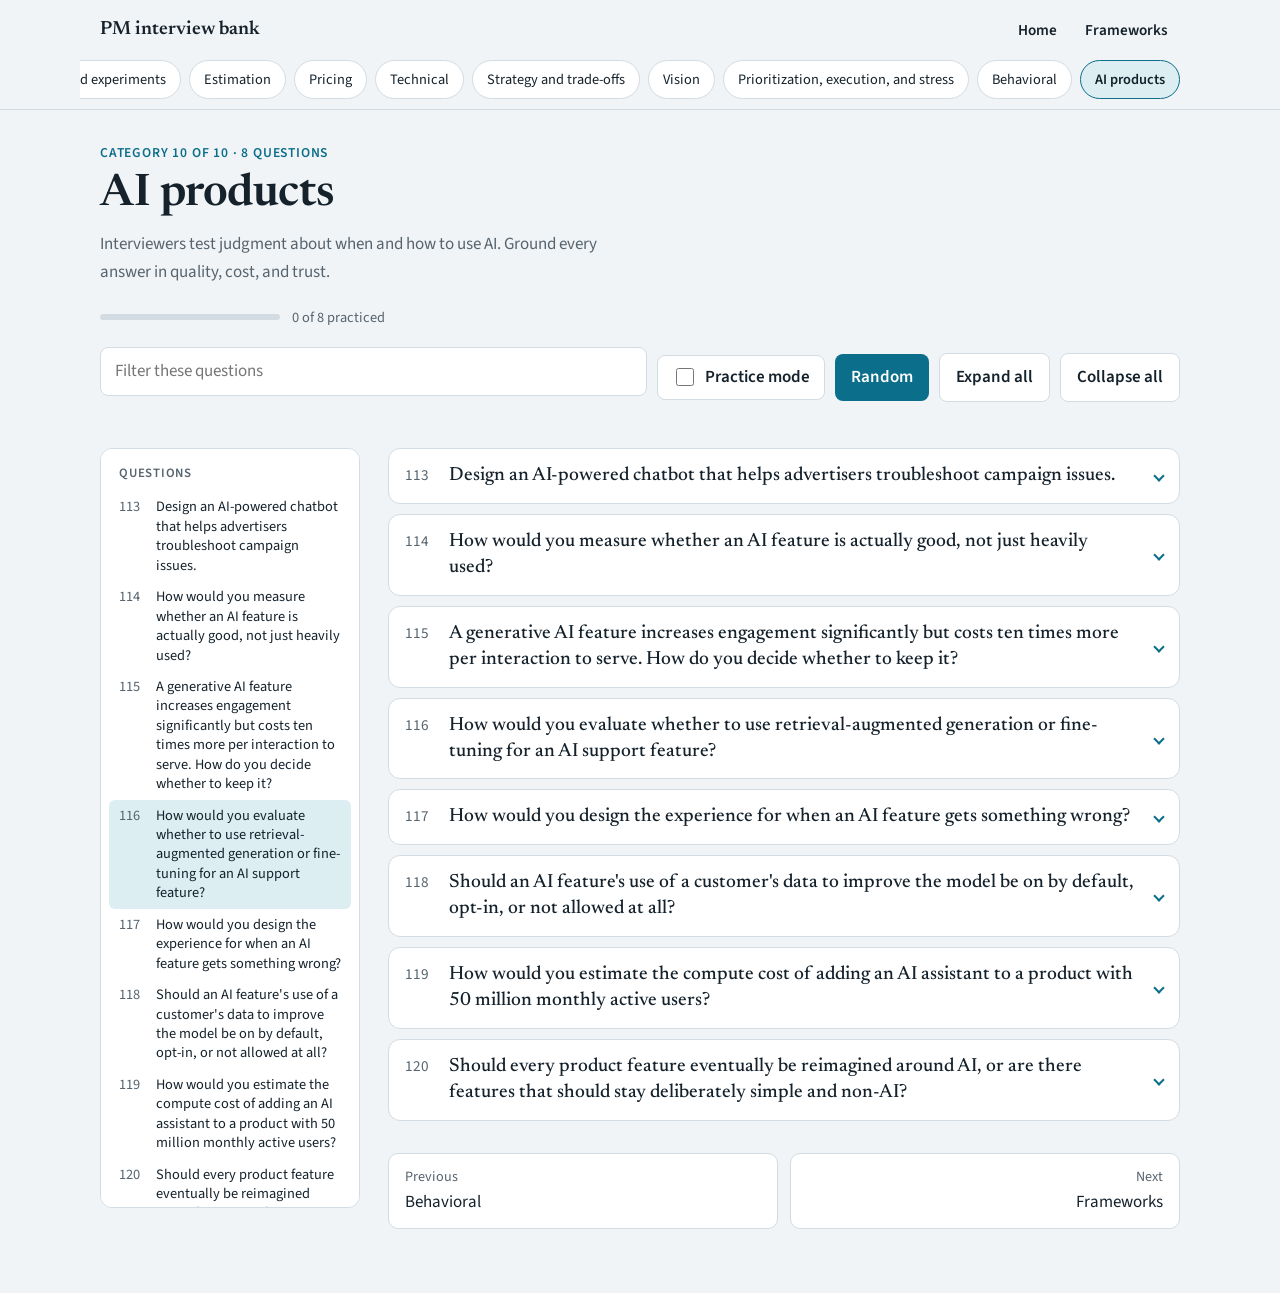
==== ai.html @ 70ab58a7 "Rewrite answers as interview-ready scripts and split site into pages - Rewrite all 120 answers as na" ====
<!DOCTYPE html>
<html lang="en">
<head>
<meta charset="utf-8">
<meta name="viewport" content="width=device-width, initial-scale=1, viewport-fit=cover">
<title>AI products | PM interview bank</title>
<link rel="preconnect" href="https://fonts.googleapis.com">
<link rel="preconnect" href="https://fonts.gstatic.com" crossorigin>
<link rel="stylesheet" href="https://fonts.googleapis.com/css2?family=Newsreader:opsz,wght@6..72,500;6..72,600&family=Source+Sans+3:wght@400;600;700&display=swap">
<link rel="stylesheet" href="assets/style.css">
<script src="assets/app.js" defer></script>
<script src="data/ai.js" defer></script>
</head>
<body data-page="ai">
<main class="wrap" id="app"><noscript>This page needs JavaScript to show the questions.</noscript></main>
</body>
</html>
---- assets/style.css ----
:root{
  --bg:#F1F4F6; --surface:#FFFFFF; --ink:#15222C; --muted:#56646F; --line:#D3DCE2;
  --accent:#0B6E8A; --accent-ink:#FFFFFF; --accent-soft:#DDEEF3; --mark:#FFE8A3; --good:#2E7D4F; --good-soft:#DDF0E3;
  --serif:"Newsreader",Georgia,"Times New Roman",serif;
  --sans:"Source Sans 3",-apple-system,"Segoe UI",Roboto,Helvetica,Arial,sans-serif;
  color-scheme:light;
}
@media (prefers-color-scheme: dark){
  :root:not([data-theme="light"]){
    --bg:#0F171D; --surface:#172229; --ink:#E5ECF0; --muted:#9AA9B4; --line:#2A3A45;
    --accent:#5CC2DD; --accent-ink:#06222B; --accent-soft:#16323C; --mark:#4B4013; --good:#6FCF97; --good-soft:#173527;
    color-scheme:dark;
  }
}
:root[data-theme="dark"]{
  --bg:#0F171D; --surface:#172229; --ink:#E5ECF0; --muted:#9AA9B4; --line:#2A3A45;
  --accent:#5CC2DD; --accent-ink:#06222B; --accent-soft:#16323C; --mark:#4B4013; --good:#6FCF97; --good-soft:#173527;
  color-scheme:dark;
}
html{scroll-padding-top:120px}
*,*::before,*::after{box-sizing:border-box}
body{margin:0;background:var(--bg);color:var(--ink);font-family:var(--sans);font-size:17px;line-height:1.6;padding-bottom:env(safe-area-inset-bottom,0px)}
a{color:var(--accent)}
button{font:inherit;cursor:pointer;touch-action:manipulation}
button:focus-visible,summary:focus-visible,a:focus-visible,input:focus-visible,select:focus-visible{outline:3px solid var(--accent);outline-offset:2px}
.wrap{max-width:1120px;margin:0 auto;padding:0 20px 64px}
h1,h2,h3{font-family:var(--serif);font-weight:600;letter-spacing:-0.01em}
h1{font-size:clamp(2rem,5vw,2.8rem);line-height:1.1;margin:0 0 12px}
h2{font-size:1.6rem;margin:0 0 8px}
h3{font-size:1.25rem;margin:0 0 6px}

/* Site header */
.site{position:sticky;top:0;z-index:10;background:var(--bg);border-bottom:1px solid var(--line);padding-top:env(safe-area-inset-top,0px)}
.site-in{max-width:1120px;margin:0 auto;padding:10px 20px;display:flex;align-items:center;gap:16px;flex-wrap:wrap}
.brand{font-family:var(--serif);font-weight:600;font-size:1.2rem;color:var(--ink);text-decoration:none;margin-right:auto}
.site-links{display:flex;gap:4px}
.site-links a{color:var(--ink);text-decoration:none;padding:8px 12px;border-radius:8px;font-weight:600;font-size:.95rem}
.site-links a[aria-current="page"],.site-links a:hover{background:var(--accent-soft)}
.chips{position:relative;max-width:1120px;margin:0 auto;display:flex;gap:8px;overflow-x:auto;padding:0 20px 10px;scrollbar-width:thin}
.chip{flex:0 0 auto;background:var(--surface);color:var(--ink);border:1px solid var(--line);border-radius:999px;padding:7px 14px;font-size:.9rem;white-space:nowrap;text-decoration:none}
.chip[aria-current="page"]{background:var(--accent-soft);border-color:var(--accent);font-weight:600}

/* Buttons and inputs */
.btn{display:inline-flex;align-items:center;gap:6px;background:var(--accent);color:var(--accent-ink);border:0;border-radius:8px;padding:10px 16px;font-weight:600;min-height:44px;text-decoration:none}
.btn.alt{background:var(--surface);color:var(--ink);border:1px solid var(--line)}
.search{width:100%;font:inherit;color:var(--ink);background:var(--surface);border:1px solid var(--line);border-radius:8px;padding:10px 14px;min-height:44px;margin-bottom:12px}
.switch{display:inline-flex;align-items:center;gap:8px;background:var(--surface);border:1px solid var(--line);border-radius:8px;padding:8px 14px;min-height:44px;font-weight:600;cursor:pointer}
.switch input{width:18px;height:18px;accent-color:var(--accent)}

/* Home */
.hero{padding:44px 0 8px;max-width:760px}
.lede{color:var(--muted);margin:0 0 20px;max-width:64ch}
.stats{display:flex;flex-wrap:wrap;gap:12px;margin:8px 0 20px}
.stat{background:var(--surface);border:1px solid var(--line);border-radius:10px;padding:12px 18px;min-width:130px}
.stat b{display:block;font-family:var(--serif);font-size:1.7rem;line-height:1.1}
.stat span{color:var(--muted);font-size:.9rem}
.row{display:flex;flex-wrap:wrap;gap:10px;align-items:center}
.home-search{margin:28px 0 8px;max-width:760px}
.results{list-style:none;margin:10px 0 0;padding:0;max-width:760px}
.results li a{display:block;background:var(--surface);border:1px solid var(--line);border-radius:8px;padding:10px 14px;margin-bottom:6px;color:var(--ink);text-decoration:none}
.results li a:hover{border-color:var(--accent)}
.results small{display:block;color:var(--muted)}
.section-title{margin:40px 0 14px}
.grid{display:grid;grid-template-columns:repeat(auto-fill,minmax(260px,1fr));gap:14px}
.card{display:flex;flex-direction:column;background:var(--surface);border:1px solid var(--line);border-radius:12px;padding:18px;color:var(--ink);text-decoration:none;transition:border-color .15s}
.card:hover{border-color:var(--accent)}
.card h3{margin-bottom:4px}
.card p{color:var(--muted);margin:0 0 14px;font-size:.95rem;flex:1}
.card .count{color:var(--muted);font-size:.85rem;margin-top:6px}
.meter{height:6px;background:var(--line);border-radius:99px;overflow:hidden}
.meter span{display:block;height:100%;background:var(--good);border-radius:99px}
.steps{counter-reset:s;list-style:none;padding:0;display:grid;grid-template-columns:repeat(auto-fill,minmax(230px,1fr));gap:14px}
.steps li{background:var(--surface);border:1px solid var(--line);border-radius:12px;padding:16px 18px 16px 52px;position:relative}
.steps li::before{counter-increment:s;content:counter(s);position:absolute;left:16px;top:14px;width:26px;height:26px;border-radius:50%;background:var(--accent-soft);color:var(--accent);font-weight:700;display:grid;place-items:center;font-size:.9rem}

/* Category page */
.page-head{padding:32px 0 18px}
.eyebrow{color:var(--accent);font-weight:600;font-size:.85rem;letter-spacing:.06em;text-transform:uppercase;margin:0 0 6px}
.progress{display:flex;align-items:center;gap:12px;margin:0 0 18px;color:var(--muted);font-size:.9rem}
.progress .meter{flex:0 0 180px}
.toolbar{display:flex;flex-wrap:wrap;gap:10px;align-items:center}
.toolbar .search{flex:1 1 240px;width:auto}
.layout{display:grid;grid-template-columns:260px minmax(0,1fr);gap:28px;align-items:start;margin-top:22px}
.toc{position:sticky;top:120px;max-height:calc(100vh - 140px);overflow:auto;background:var(--surface);border:1px solid var(--line);border-radius:12px;padding:12px 8px}
.toc h2{font-family:var(--sans);font-size:.8rem;text-transform:uppercase;letter-spacing:.06em;color:var(--muted);margin:2px 10px 8px}
.toc ol{list-style:none;margin:0;padding:0}
.toc a{display:flex;gap:8px;padding:6px 10px;border-radius:6px;color:var(--ink);text-decoration:none;font-size:.9rem;line-height:1.35}
.toc a:hover,.toc a.here{background:var(--accent-soft)}
.toc a .n{color:var(--muted);flex:0 0 2em;font-variant-numeric:tabular-nums}
.toc a.done .n{color:var(--good);font-weight:700}
.jump{display:none}
.pager{display:flex;justify-content:space-between;gap:12px;margin-top:32px;flex-wrap:wrap}
.pager a{flex:1 1 220px;background:var(--surface);border:1px solid var(--line);border-radius:10px;padding:12px 16px;color:var(--ink);text-decoration:none}
.pager a:hover{border-color:var(--accent)}
.pager small{display:block;color:var(--muted)}
.pager .next{text-align:right}
.empty{color:var(--muted);padding:20px 0}

/* Question cards */
.q{background:var(--surface);border:1px solid var(--line);border-radius:12px;margin:0 0 10px}
.q.picked{background:var(--mark)}
.q summary{list-style:none;display:flex;gap:14px;align-items:baseline;padding:14px 16px;cursor:pointer}
.q summary::-webkit-details-marker{display:none}
.num{flex:0 0 2em;color:var(--muted);font-variant-numeric:tabular-nums;font-size:.95rem}
.q.done .num{color:var(--good);font-weight:700}
.qt{font-family:var(--serif);font-weight:500;font-size:1.2rem;line-height:1.35;flex:1}
.tick{flex:0 0 auto;font-size:.78rem;font-weight:600;color:var(--good);background:var(--good-soft);border-radius:99px;padding:1px 8px;align-self:center;display:none}
.q.done .tick{display:inline}
.q summary::after{content:"";flex:0 0 auto;width:8px;height:8px;border-right:2px solid var(--accent);border-bottom:2px solid var(--accent);transform:rotate(45deg);margin-left:6px;align-self:center;transition:transform .15s}
.q[open] summary::after{transform:rotate(225deg)}
.body{padding:4px 20px 16px;border-top:1px solid var(--line)}
.tests{margin:14px 0 12px;font-size:.95rem;background:var(--accent-soft);border-radius:8px;padding:8px 12px}
.tabs{display:flex;gap:4px;border-bottom:1px solid var(--line);overflow-x:auto}
.tab{background:transparent;border:0;border-bottom:3px solid transparent;color:var(--muted);padding:8px 12px;font-weight:600;white-space:nowrap;min-height:44px;margin-bottom:12px}
.tab[aria-selected="true"]{color:var(--ink);border-bottom-color:var(--accent)}
.panel{padding-top:4px}
.panel p{margin:12px 0 0;max-width:70ch}
.panel ul,.panel ol{margin:10px 0 0;padding-left:1.25em;max-width:70ch}
.panel li{margin:5px 0}
.panel h4{margin:18px 0 0;font-size:.8rem;text-transform:uppercase;letter-spacing:.06em;color:var(--accent)}
.say p{font-size:1.02rem}
.fu{border-left:3px solid var(--accent);padding:2px 0 2px 14px;margin-top:16px}
.fu b{display:block}
.fu p{margin-top:4px}
.gate{display:none;margin-top:14px;padding:18px;border:1px dashed var(--line);border-radius:10px;text-align:center}
.gate p{margin:0 0 12px;color:var(--muted)}
.clock{font-family:var(--serif);font-size:2rem;font-variant-numeric:tabular-nums;display:block;margin-bottom:8px}
body.practice .q:not(.revealed) .gate{display:block}
body.practice .q:not(.revealed) .tabs,body.practice .q:not(.revealed) .panel{display:none}
.qfoot{display:flex;justify-content:space-between;align-items:center;gap:10px;margin-top:18px;padding-top:12px;border-top:1px solid var(--line);flex-wrap:wrap}
.qfoot label{display:inline-flex;gap:8px;align-items:center;font-weight:600;cursor:pointer;min-height:44px;margin-bottom:12px}
.qfoot input{width:18px;height:18px;accent-color:var(--good)}
.qfoot a{font-size:.9rem}
.tbl{overflow-x:auto;margin-top:12px}
table{border-collapse:collapse;font-size:.95rem;min-width:100%}
th,td{border:1px solid var(--line);padding:6px 10px;text-align:left}
th{background:var(--accent-soft)}
pre{background:var(--accent-soft);border:1px solid var(--line);border-radius:8px;padding:12px 14px;overflow-x:auto;margin:12px 0 0;font-size:.85rem;line-height:1.5;max-width:70ch}
code{font-family:ui-monospace,SFMono-Regular,Menlo,Consolas,monospace}

/* Frameworks page */
.quickref{display:grid;grid-template-columns:repeat(auto-fill,minmax(250px,1fr));gap:12px;margin:16px 0 8px}
.quickref div{background:var(--surface);border:1px solid var(--line);border-radius:10px;padding:14px 16px}
.quickref b{display:block}
.quickref span{color:var(--muted);font-size:.95rem}
.callout{background:var(--surface);border:1px solid var(--line);border-left:4px solid var(--accent);border-radius:10px;padding:16px 20px;margin:24px 0;max-width:780px}
.callout h2{font-size:1.3rem}
.callout ul{margin:8px 0 0;padding-left:1.2em}
.callout li{margin:6px 0}
.narrow{max-width:780px}
.fw-list .body p{margin:12px 0 0;max-width:70ch}
.fw-list .body p.shape{color:var(--muted);font-size:.92rem;border-left:3px solid var(--accent);padding-left:10px}
footer.note{margin-top:44px;color:var(--muted);font-size:.9rem}

@media (max-width:900px){
  .layout{grid-template-columns:1fr}
  .toc{display:none}
  .jump{display:block;width:100%;font:inherit;color:var(--ink);background:var(--surface);border:1px solid var(--line);border-radius:8px;padding:10px 12px;min-height:44px;margin-bottom:12px}
}
@media (max-width:560px){
  .wrap,.site-in{padding-left:16px;padding-right:16px}
  .chips{padding-left:16px;padding-right:16px}
  .body{padding:4px 16px 14px}
  .num{flex-basis:1.7em}
  .qt{font-size:1.08rem}
  .brand{font-size:1.05rem}
  .site-links a{padding:8px 8px}
}
@media (prefers-reduced-motion: reduce){.q summary::after,.card{transition:none}}
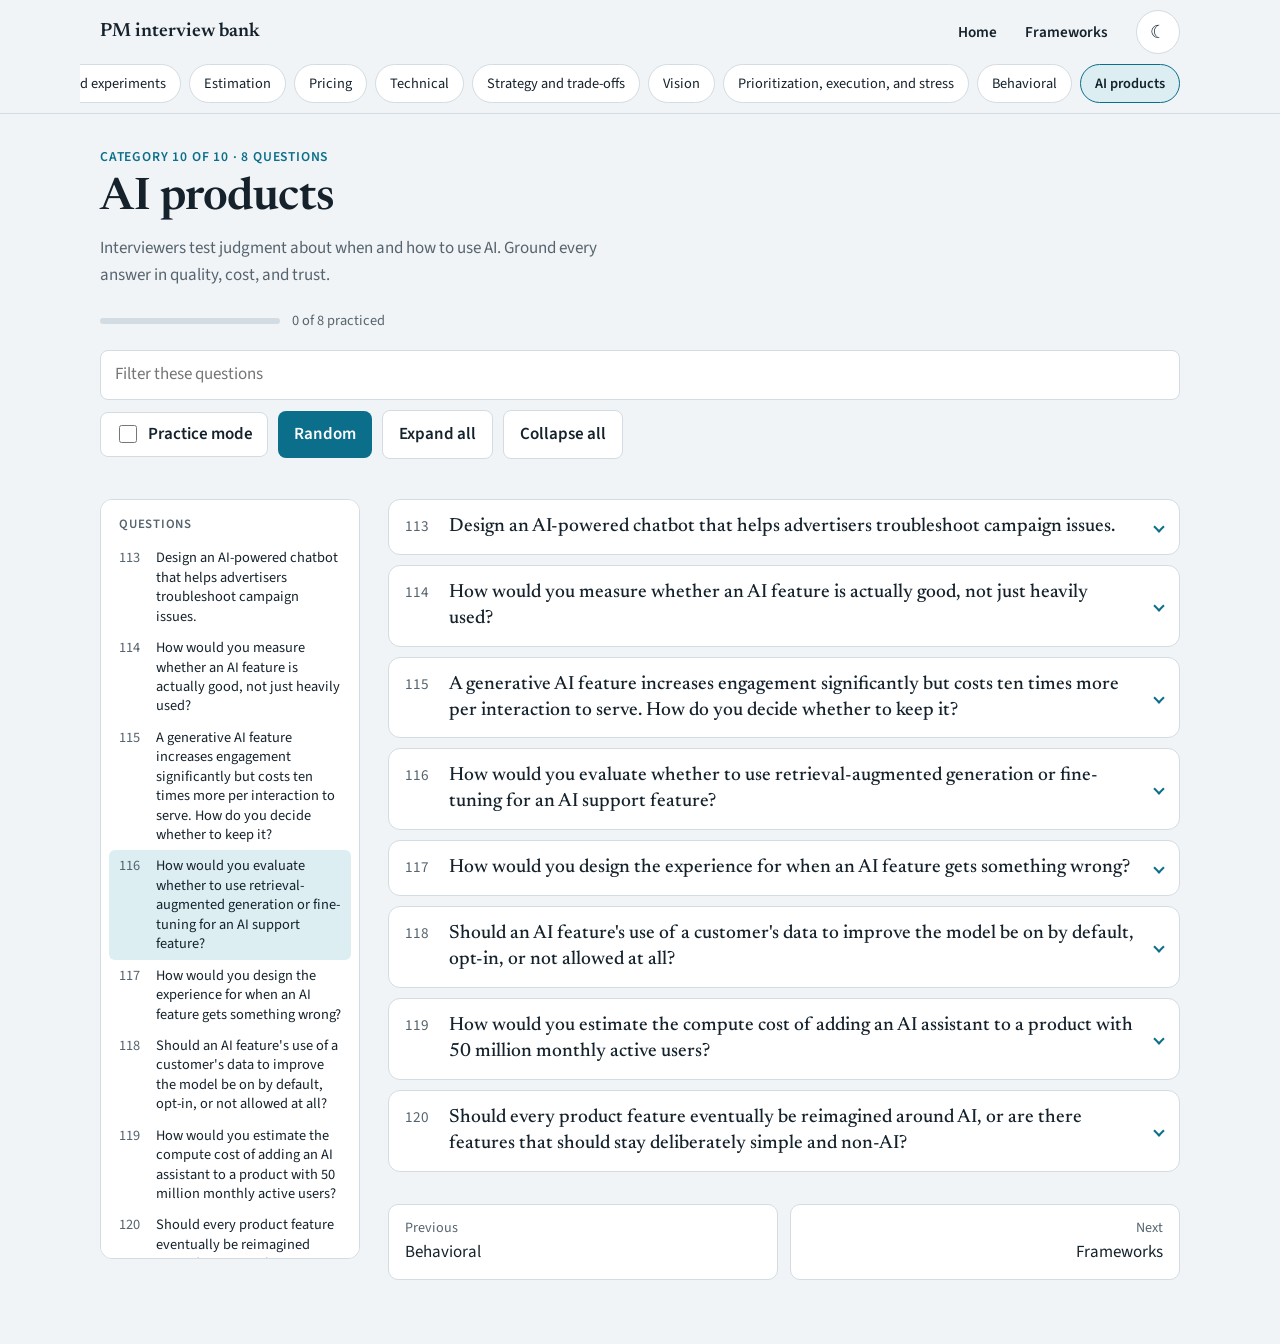
==== commit 7cbb0c89: "Add dark mode toggle - Header button switches light/dark; defaults to the system setting - Choice is" ====
--- a/ai.html
+++ b/ai.html
@@ -8,6 +8,7 @@
 <link rel="preconnect" href="https://fonts.gstatic.com" crossorigin>
 <link rel="stylesheet" href="https://fonts.googleapis.com/css2?family=Newsreader:opsz,wght@6..72,500;6..72,600&family=Source+Sans+3:wght@400;600;700&display=swap">
 <link rel="stylesheet" href="assets/style.css">
+<script>try{var t=localStorage.getItem("pmqb-theme");if(t)document.documentElement.dataset.theme=t}catch(e){}</script>
 <script src="assets/app.js" defer></script>
 <script src="data/ai.js" defer></script>
 </head>
--- a/assets/style.css
+++ b/assets/style.css
@@ -19,11 +19,12 @@
 }
 html{scroll-padding-top:120px}
 *,*::before,*::after{box-sizing:border-box}
+html{-webkit-text-size-adjust:100%;text-size-adjust:100%}
 body{margin:0;background:var(--bg);color:var(--ink);font-family:var(--sans);font-size:17px;line-height:1.6;padding-bottom:env(safe-area-inset-bottom,0px)}
 a{color:var(--accent)}
 button{font:inherit;cursor:pointer;touch-action:manipulation}
 button:focus-visible,summary:focus-visible,a:focus-visible,input:focus-visible,select:focus-visible{outline:3px solid var(--accent);outline-offset:2px}
-.wrap{max-width:1120px;margin:0 auto;padding:0 20px 64px}
+.wrap{max-width:1120px;margin:0 auto;padding:0 max(20px,env(safe-area-inset-right)) 64px max(20px,env(safe-area-inset-left))}
 h1,h2,h3{font-family:var(--serif);font-weight:600;letter-spacing:-0.01em}
 h1{font-size:clamp(2rem,5vw,2.8rem);line-height:1.1;margin:0 0 12px}
 h2{font-size:1.6rem;margin:0 0 8px}
@@ -31,27 +32,29 @@
 
 /* Site header */
 .site{position:sticky;top:0;z-index:10;background:var(--bg);border-bottom:1px solid var(--line);padding-top:env(safe-area-inset-top,0px)}
-.site-in{max-width:1120px;margin:0 auto;padding:10px 20px;display:flex;align-items:center;gap:16px;flex-wrap:wrap}
+.site-in{max-width:1120px;margin:0 auto;padding:10px max(20px,env(safe-area-inset-right)) 10px max(20px,env(safe-area-inset-left));display:flex;align-items:center;gap:16px;flex-wrap:wrap}
 .brand{font-family:var(--serif);font-weight:600;font-size:1.2rem;color:var(--ink);text-decoration:none;margin-right:auto}
 .site-links{display:flex;gap:4px}
 .site-links a{color:var(--ink);text-decoration:none;padding:8px 12px;border-radius:8px;font-weight:600;font-size:.95rem}
 .site-links a[aria-current="page"],.site-links a:hover{background:var(--accent-soft)}
-.chips{position:relative;max-width:1120px;margin:0 auto;display:flex;gap:8px;overflow-x:auto;padding:0 20px 10px;scrollbar-width:thin}
+.theme-btn{flex:0 0 auto;width:44px;height:44px;border-radius:50%;border:1px solid var(--line);background:var(--surface);color:var(--ink);font-size:1.15rem;line-height:1;display:grid;place-items:center}
+.theme-btn:hover{border-color:var(--accent)}
+.chips{position:relative;max-width:1120px;margin:0 auto;display:flex;gap:8px;overflow-x:auto;padding:0 max(20px,env(safe-area-inset-right)) 10px max(20px,env(safe-area-inset-left));scrollbar-width:thin}
 .chip{flex:0 0 auto;background:var(--surface);color:var(--ink);border:1px solid var(--line);border-radius:999px;padding:7px 14px;font-size:.9rem;white-space:nowrap;text-decoration:none}
 .chip[aria-current="page"]{background:var(--accent-soft);border-color:var(--accent);font-weight:600}
 
 /* Buttons and inputs */
 .btn{display:inline-flex;align-items:center;gap:6px;background:var(--accent);color:var(--accent-ink);border:0;border-radius:8px;padding:10px 16px;font-weight:600;min-height:44px;text-decoration:none}
 .btn.alt{background:var(--surface);color:var(--ink);border:1px solid var(--line)}
-.search{width:100%;font:inherit;color:var(--ink);background:var(--surface);border:1px solid var(--line);border-radius:8px;padding:10px 14px;min-height:44px;margin-bottom:12px}
+.search{width:100%;font:inherit;color:var(--ink);background:var(--surface);border:1px solid var(--line);border-radius:8px;padding:10px 14px;min-height:44px}
 .switch{display:inline-flex;align-items:center;gap:8px;background:var(--surface);border:1px solid var(--line);border-radius:8px;padding:8px 14px;min-height:44px;font-weight:600;cursor:pointer}
 .switch input{width:18px;height:18px;accent-color:var(--accent)}
 
 /* Home */
 .hero{padding:44px 0 8px;max-width:760px}
 .lede{color:var(--muted);margin:0 0 20px;max-width:64ch}
-.stats{display:flex;flex-wrap:wrap;gap:12px;margin:8px 0 20px}
-.stat{background:var(--surface);border:1px solid var(--line);border-radius:10px;padding:12px 18px;min-width:130px}
+.stats{display:grid;grid-template-columns:repeat(3,minmax(0,170px));gap:12px;margin:8px 0 20px}
+.stat{background:var(--surface);border:1px solid var(--line);border-radius:10px;padding:12px 16px}
 .stat b{display:block;font-family:var(--serif);font-size:1.7rem;line-height:1.1}
 .stat span{color:var(--muted);font-size:.9rem}
 .row{display:flex;flex-wrap:wrap;gap:10px;align-items:center}
@@ -79,7 +82,7 @@
 .progress{display:flex;align-items:center;gap:12px;margin:0 0 18px;color:var(--muted);font-size:.9rem}
 .progress .meter{flex:0 0 180px}
 .toolbar{display:flex;flex-wrap:wrap;gap:10px;align-items:center}
-.toolbar .search{flex:1 1 240px;width:auto}
+.toolbar .search{flex:1 1 100%}
 .layout{display:grid;grid-template-columns:260px minmax(0,1fr);gap:28px;align-items:start;margin-top:22px}
 .toc{position:sticky;top:120px;max-height:calc(100vh - 140px);overflow:auto;background:var(--surface);border:1px solid var(--line);border-radius:12px;padding:12px 8px}
 .toc h2{font-family:var(--sans);font-size:.8rem;text-transform:uppercase;letter-spacing:.06em;color:var(--muted);margin:2px 10px 8px}
@@ -111,7 +114,7 @@
 .body{padding:4px 20px 16px;border-top:1px solid var(--line)}
 .tests{margin:14px 0 12px;font-size:.95rem;background:var(--accent-soft);border-radius:8px;padding:8px 12px}
 .tabs{display:flex;gap:4px;border-bottom:1px solid var(--line);overflow-x:auto}
-.tab{background:transparent;border:0;border-bottom:3px solid transparent;color:var(--muted);padding:8px 12px;font-weight:600;white-space:nowrap;min-height:44px;margin-bottom:12px}
+.tab{background:transparent;border:0;border-bottom:3px solid transparent;color:var(--muted);padding:8px 12px;font-weight:600;white-space:nowrap;min-height:44px}
 .tab[aria-selected="true"]{color:var(--ink);border-bottom-color:var(--accent)}
 .panel{padding-top:4px}
 .panel p{margin:12px 0 0;max-width:70ch}
@@ -128,7 +131,7 @@
 body.practice .q:not(.revealed) .gate{display:block}
 body.practice .q:not(.revealed) .tabs,body.practice .q:not(.revealed) .panel{display:none}
 .qfoot{display:flex;justify-content:space-between;align-items:center;gap:10px;margin-top:18px;padding-top:12px;border-top:1px solid var(--line);flex-wrap:wrap}
-.qfoot label{display:inline-flex;gap:8px;align-items:center;font-weight:600;cursor:pointer;min-height:44px;margin-bottom:12px}
+.qfoot label{display:inline-flex;gap:8px;align-items:center;font-weight:600;cursor:pointer;min-height:44px}
 .qfoot input{width:18px;height:18px;accent-color:var(--good)}
 .qfoot a{font-size:.9rem}
 .tbl{overflow-x:auto;margin-top:12px}
@@ -152,18 +155,29 @@
 .fw-list .body p.shape{color:var(--muted);font-size:.92rem;border-left:3px solid var(--accent);padding-left:10px}
 footer.note{margin-top:44px;color:var(--muted);font-size:.9rem}
 
-@media (max-width:900px){
-  .layout{grid-template-columns:1fr}
+@media (max-width:760px){
+  .layout{grid-template-columns:minmax(0,1fr)}
   .toc{display:none}
   .jump{display:block;width:100%;font:inherit;color:var(--ink);background:var(--surface);border:1px solid var(--line);border-radius:8px;padding:10px 12px;min-height:44px;margin-bottom:12px}
 }
 @media (max-width:560px){
-  .wrap,.site-in{padding-left:16px;padding-right:16px}
-  .chips{padding-left:16px;padding-right:16px}
+  .wrap,.site-in,.chips{padding-left:max(16px,env(safe-area-inset-left));padding-right:max(16px,env(safe-area-inset-right))}
+  .tabs{gap:0}
+  .tab{flex:1 1 auto;padding:8px 6px;font-size:.95rem}
+  .stat{padding:10px 12px}
+  .stat b{font-size:1.4rem}
   .body{padding:4px 16px 14px}
   .num{flex-basis:1.7em}
   .qt{font-size:1.08rem}
-  .brand{font-size:1.05rem}
-  .site-links a{padding:8px 8px}
+  .site-in{gap:8px}
+  .brand{font-size:1rem}
+  .site-links{gap:0}
+  .site-links a{padding:8px 7px}
+  .theme-btn{width:40px;height:40px}
 }
 @media (prefers-reduced-motion: reduce){.q summary::after,.card{transition:none}}
+@media (max-height:500px) and (orientation:landscape){
+  html{scroll-padding-top:12px}
+  .site{position:static}
+  .toc{top:12px;max-height:calc(100vh - 24px)}
+}
